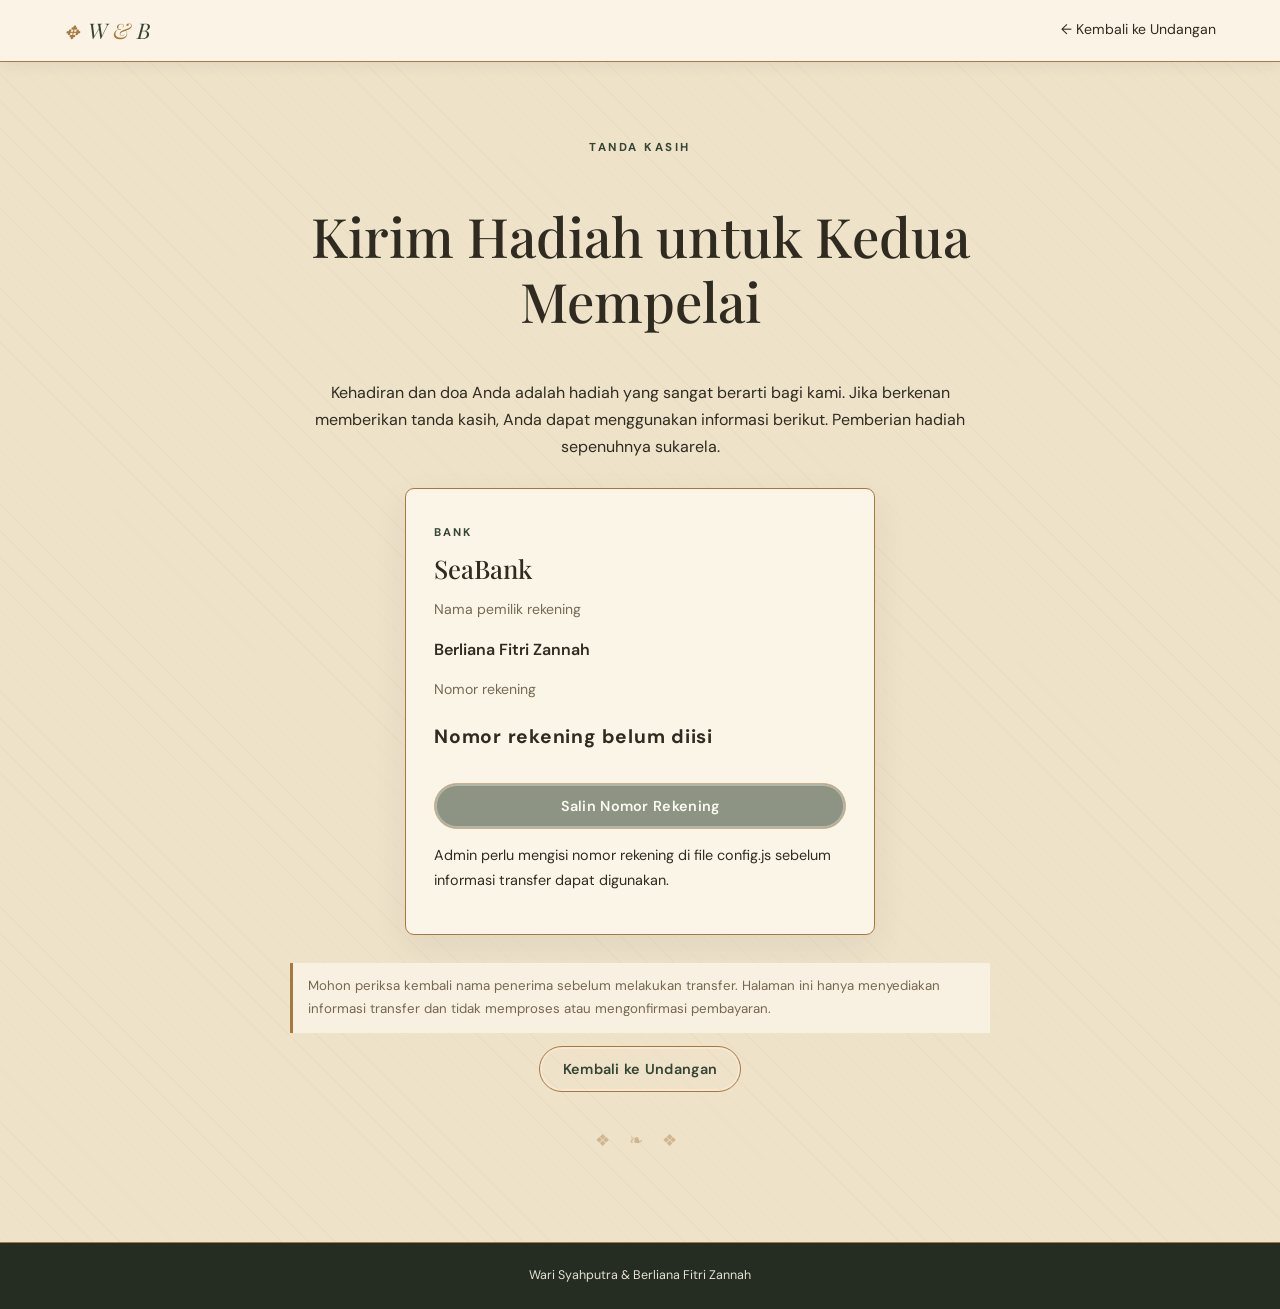
==== hadiah.html @ 2d0189f6 "Add files via upload" ====
<!doctype html><html lang="id"><head><meta charset="utf-8"><meta name="viewport" content="width=device-width, initial-scale=1"><meta name="theme-color" content="#f7f2e9"><title>Kirim Hadiah — Wari & Berliana</title><link rel="stylesheet" href="styles.css"></head><body class="gift-page"><header class="topbar"><a class="brand" href="index.html">W <span>&</span> B</a><a class="text-link" href="index.html">← Kembali ke Undangan</a></header><main><section class="section narrow gift-hero"><p class="eyebrow">TANDA KASIH</p><h1>Kirim Hadiah untuk Kedua Mempelai</h1><p>Kehadiran dan doa Anda adalah hadiah yang sangat berarti bagi kami. Jika berkenan memberikan tanda kasih, Anda dapat menggunakan informasi berikut. Pemberian hadiah sepenuhnya sukarela.</p><article class="gift-card" id="bankCard"><span class="bank-mark">BANK</span><h2 data-config="bankName">SeaBank</h2><p class="muted">Nama pemilik rekening</p><p class="recipient" data-config="accountName">Berliana Fitri Zannah</p><p class="muted">Nomor rekening</p><p class="account-number" id="accountDisplay">Nomor rekening belum diisi</p><button class="button primary" id="copyAccount" type="button" disabled>Salin Nomor Rekening</button><p id="copyStatus" role="status" aria-live="polite"></p></article><article class="gift-card hidden" id="ewalletCard"><span class="bank-mark">DOMPET DIGITAL</span><h2 id="ewalletName">Dompet digital</h2><p class="muted">Nama penerima</p><p class="recipient" id="ewalletRecipient"></p><p class="muted">Nomor dompet digital</p><p class="account-number" id="ewalletNumber"></p><button class="button secondary" id="copyEwallet" type="button">Salin Nomor Dompet Digital</button></article><p class="notice">Mohon periksa kembali nama penerima sebelum melakukan transfer. Halaman ini hanya menyediakan informasi transfer dan tidak memproses atau mengonfirmasi pembayaran.</p><a class="button secondary" href="index.html">Kembali ke Undangan</a></section></main><footer>Wari Syahputra & Berliana Fitri Zannah</footer><script src="config.js"></script><script src="gift.js"></script></body></html>
---- styles.css ----
@import url('https://fonts.googleapis.com/css2?family=DM+Sans:wght@400;500;600;700&family=Playfair+Display:wght@400;500;600&display=swap');
:root{--paper:#f7f2e9;--cream:#fffdf8;--ink:#302c25;--muted:#797266;--green:#53654d;--gold:#b08a55;--line:#e6ddcf;--serif:'Playfair Display',Georgia,serif;--sans:'DM Sans',Arial,sans-serif}*{box-sizing:border-box}html{scroll-behavior:smooth;scroll-padding-top:80px}body{margin:0;background:var(--cream);color:var(--ink);font-family:var(--sans);line-height:1.7}a{color:inherit}.topbar{position:sticky;top:0;z-index:10;display:flex;justify-content:space-between;align-items:center;padding:12px max(5vw,18px);background:rgba(255,253,248,.94);backdrop-filter:blur(12px);border-bottom:1px solid var(--line)}.brand{text-decoration:none;font-family:var(--serif);font-size:1.35rem;letter-spacing:.08em}.brand span,.amp{color:var(--gold);font-family:var(--serif);font-style:italic}.topbar nav{display:flex;gap:clamp(10px,2vw,28px);align-items:center}.topbar nav a,.text-link{font-size:.88rem;text-decoration:none}.topbar nav a:hover,.text-link:hover{color:var(--green)}.section{padding:88px 22px;text-align:center}.narrow{max-width:860px;margin:auto}.cover{min-height:calc(100svh - 60px);display:flex;flex-direction:column;align-items:center;justify-content:center;background:radial-gradient(ellipse at center,#fffdf8 0%,var(--paper) 72%);position:relative;overflow:hidden}.cover:before,.cover:after{content:"❧";position:absolute;color:#cbb78f;opacity:.45;font-size:7rem;top:12%;left:4%;transform:rotate(-35deg)}.cover:after{left:auto;right:4%;transform:rotate(145deg)}.ornament{font-size:2.3rem;color:var(--gold);line-height:1}.ornament.bottom{transform:rotate(180deg);margin-top:35px}.eyebrow{font-size:.72rem;letter-spacing:.22em;color:var(--green);font-weight:700}.cover h1{font-family:var(--serif);font-size:clamp(2.3rem,7vw,5.4rem);font-weight:400;line-height:1.18;margin:14px 0}.cover h1 span:not(.amp){display:block}.cover h1 .amp{font-size:.7em;margin:8px}.date-line{letter-spacing:.18em;color:var(--green)}.cover-note{max-width:470px;color:var(--muted);margin:15px auto 28px}.button{display:inline-flex;align-items:center;justify-content:center;gap:8px;min-height:46px;padding:11px 23px;border:1px solid var(--green);border-radius:3px;font:600 .9rem var(--sans);text-decoration:none;cursor:pointer;transition:transform .2s,background .2s}.button:hover{transform:translateY(-1px)}.primary{background:var(--green);color:white}.secondary{background:transparent;color:var(--green)}.button:disabled{opacity:.55;cursor:not-allowed;transform:none}h2,h3{font-family:var(--serif);font-weight:500;line-height:1.25}h2{font-size:clamp(1.8rem,4vw,2.8rem);margin:12px 0 22px}h3{font-size:1.5rem}blockquote{margin:32px auto;max-width:700px;font-family:var(--serif);font-size:clamp(1.15rem,2.6vw,1.55rem);line-height:1.8}blockquote cite{display:block;font:600 .85rem var(--sans);color:var(--green);margin-top:15px}.section p{max-width:700px;margin-left:auto;margin-right:auto}.couple-photo{max-width:560px;margin:35px auto 28px}.couple-photo img{display:block;width:100%;max-height:650px;aspect-ratio:4/5;object-fit:contain;background:var(--paper);border:1px solid var(--line);padding:8px}.couple-photo figcaption{font-size:.78rem;color:var(--muted);margin-top:8px}.couple-names{display:grid;grid-template-columns:1fr auto 1fr;align-items:center;gap:25px;max-width:720px;margin:auto}.couple-names p{font-size:.92rem;color:var(--muted)}.decorative-amp{font-size:2.8rem}.countdown-section,.tinted{background:var(--paper)}.countdown{display:flex;justify-content:center;gap:12px;margin:28px auto}.countdown div{background:var(--cream);border:1px solid var(--line);min-width:76px;padding:15px 12px}.countdown strong,.countdown span{display:block}.countdown strong{font-family:var(--serif);font-size:2rem;font-weight:500}.countdown span{font-size:.75rem;color:var(--muted)}.muted{color:var(--muted);font-size:.88rem}.event-grid{display:grid;grid-template-columns:repeat(2,minmax(0,1fr));gap:18px;text-align:left;margin:32px 0}.event-card{padding:28px;background:var(--paper);border:1px solid var(--line)}.event-card h3,.event-card p{margin:8px 0}.event-symbol{color:var(--gold);font-size:1.3rem}.event-date{color:var(--green);font-weight:600}.event-card .text-link{display:block;margin-top:14px;color:var(--green)}.notice{font-size:.83rem;color:#76684f;background:#f8f1e2;border-left:3px solid var(--gold);padding:12px 15px;text-align:left}form{max-width:580px;margin:28px auto 0;text-align:left}label{display:block;font-size:.88rem;font-weight:600;margin:17px 0 6px}input,select,textarea{display:block;width:100%;padding:13px 14px;border:1px solid #d7cdbd;border-radius:3px;background:#fffdf9;color:var(--ink);font:inherit}input:focus,select:focus,textarea:focus{outline:2px solid #a5b39b;outline-offset:1px}form .button{margin-top:22px;width:100%}#formStatus,#copyStatus{font-size:.9rem;min-height:1.5em}.wishes{display:grid;gap:12px;text-align:left;margin:28px 0}.wish{padding:18px 20px;border:1px solid var(--line);background:#fffdf9}.wish h3{font-family:var(--sans);font-size:.95rem;font-weight:700;margin:0 0 6px}.wish p{margin:0;font-size:.95rem;overflow-wrap:anywhere}.closing{background:var(--green);color:#fffdf8}.closing .eyebrow,.closing .amp{color:#e2c79a}.signature{display:flex;justify-content:center;align-items:center;gap:12px;font:1.5rem var(--serif);margin:30px auto!important}.signature span:not(.amp){display:inline-block}.closing .secondary{border-color:#e8dfcf;color:#fffdf8;margin-top:8px}footer{text-align:center;padding:22px 15px;background:#272c24;color:#e8e1d4;font-size:.78rem}.gift-page{background:var(--paper)}.gift-hero{padding-top:65px}.gift-hero>h1{font:500 clamp(2rem,5vw,3.4rem)/1.2 var(--serif)}.gift-card{max-width:470px;margin:28px auto;padding:28px;text-align:left;background:var(--cream);border:1px solid var(--line);box-shadow:0 12px 35px #302c250d}.gift-card h2{font-size:1.6rem;margin:8px 0}.bank-mark{font-size:.7rem;letter-spacing:.18em;color:var(--green);font-weight:700}.recipient{font-weight:600;margin:0}.account-number{font-size:1.2rem;font-weight:700;letter-spacing:.04em;overflow-wrap:anywhere}.gift-card .button{width:100%;margin-top:10px}.hidden{display:none!important}
@media(max-width:620px){.topbar{padding:10px 15px}.topbar nav{gap:11px}.topbar nav a{font-size:.73rem}.topbar nav a:nth-child(3){display:none}.section{padding:65px 18px}.cover:before,.cover:after{font-size:4rem}.couple-names{grid-template-columns:1fr;gap:4px}.decorative-amp{line-height:1}.event-grid{grid-template-columns:1fr}.countdown{gap:6px}.countdown div{min-width:0;flex:1;padding:12px 5px}.countdown strong{font-size:1.55rem}.signature{flex-direction:column;gap:0}.gift-card{padding:22px}.topbar .text-link{font-size:.78rem}}
@media(prefers-reduced-motion:reduce){html{scroll-behavior:auto}*,*:before,*:after{transition:none!important}}

/* Tema revisi: Indonesian Heritage — sentuhan batik dan ornamen Jawa yang elegan */
:root{--paper:#eee2c9;--cream:#fbf5e8;--ink:#302b20;--muted:#756a54;--green:#344533;--gold:#a8793f;--line:#d9c39d;--serif:'Cormorant Garamond','Playfair Display',Georgia,serif;--sans:'DM Sans',Arial,sans-serif}
body{background-color:var(--cream);background-image:radial-gradient(ellipse at 10% 20%,rgba(168,121,63,.08),transparent 35%),radial-gradient(ellipse at 90% 70%,rgba(52,69,51,.06),transparent 32%),repeating-linear-gradient(45deg,transparent 0 17px,rgba(168,121,63,.025) 17px 18px)}
.topbar{background:rgba(251,245,232,.96);border-bottom:1px solid var(--gold);box-shadow:0 3px 14px #302b2010}
.brand{font-style:italic;color:var(--green);letter-spacing:.04em}.brand:before{content:'✥';font-size:.85em;color:var(--gold);margin-right:8px}
.cover{min-height:calc(100svh - 60px);background:linear-gradient(180deg,rgba(251,245,232,.92),rgba(238,226,201,.88)),repeating-linear-gradient(135deg,transparent 0 22px,rgba(168,121,63,.06) 22px 23px);border-bottom:5px double var(--gold)}
.cover:before,.cover:after{content:'♜';top:13%;font-family:Georgia,serif;font-size:clamp(5rem,13vw,10rem);color:#76552e;opacity:.16;text-shadow:2px 2px 0 #c5a16d;transform:rotate(-18deg)}
.cover:after{transform:scaleX(-1) rotate(-18deg)}
.cover .ornament{color:var(--gold);text-shadow:0 1px 0 #fff3d7}.cover h1{color:#343b29;font-style:italic;letter-spacing:-.025em}.date-line{font-family:var(--serif);font-size:1.2rem;letter-spacing:.08em;color:var(--ink)}
.button{border-radius:999px;border:1px solid var(--gold);box-shadow:inset 0 0 0 2px rgba(251,245,232,.35);letter-spacing:.02em}.primary{background:var(--green);border-color:var(--gold)}.secondary{border-color:var(--gold)}
.section{position:relative}.section:not(.cover):not(.closing):after{content:'❖  ❧  ❖';display:block;color:var(--gold);opacity:.42;font-size:1.05rem;letter-spacing:.45em;margin:34px auto 0;pointer-events:none}
#pembuka,#pasangan,#acara,#rsvp,#ucapan{background-color:rgba(251,245,232,.82)}
#pembuka blockquote{padding:22px 28px;border-top:1px solid var(--gold);border-bottom:1px solid var(--gold);background:rgba(238,226,201,.26);font-style:italic}
.couple-photo{position:relative;padding:10px;border:1px solid var(--gold);background:#f8efdc;box-shadow:0 12px 28px rgba(48,43,32,.12)}.couple-photo:before,.couple-photo:after{content:'❖';position:absolute;z-index:1;color:var(--gold);font-size:1.5rem;background:var(--cream);padding:0 6px}.couple-photo:before{top:-13px;left:calc(50% - 13px)}.couple-photo:after{bottom:-13px;left:calc(50% - 13px)}.couple-photo img{border:0;background:var(--paper);padding:3px}.couple-names h3{color:var(--green);font-style:italic}.decorative-amp{color:var(--gold)}
.countdown-section,.tinted{background-color:var(--green);background-image:repeating-linear-gradient(45deg,transparent 0 17px,rgba(225,199,154,.08) 17px 18px),repeating-linear-gradient(-45deg,transparent 0 17px,rgba(225,199,154,.05) 17px 18px);color:var(--cream);border-top:5px double var(--gold);border-bottom:5px double var(--gold)}.countdown-section .eyebrow,.countdown-section .muted,.tinted .eyebrow{color:#e2c79a}.countdown-section h2{color:#f4e6c8}.countdown div{background:var(--cream);border:1px solid var(--gold);border-radius:12px 12px 4px 4px;box-shadow:0 4px 0 rgba(168,121,63,.3)}.countdown strong{color:var(--green)}
.event-card{background:rgba(238,226,201,.48);border:1px solid var(--line);border-radius:8px;box-shadow:0 8px 22px rgba(48,43,32,.04)}.event-card h3{color:var(--green)}.event-symbol{color:var(--gold)}.event-card .text-link{font-weight:600}
input,select,textarea{border-radius:5px;background:#fffaf0;border-color:#cdb78e}input:focus,select:focus,textarea:focus{outline-color:#a8793f}.wish{background:#fffaf0;border-color:var(--line);border-radius:7px}.wish h3{color:var(--green)}
.closing{background-color:#303f2e;background-image:repeating-linear-gradient(45deg,transparent 0 16px,rgba(225,199,154,.07) 16px 17px),repeating-linear-gradient(-45deg,transparent 0 16px,rgba(225,199,154,.05) 16px 17px);border-top:5px double var(--gold)}.closing h2{color:#f5e8cc}.signature{font-style:italic;color:#fff5de}.closing .secondary{background:transparent}
footer{background:#252d22;border-top:1px solid var(--gold)}
.gift-page{background-color:var(--paper);background-image:repeating-linear-gradient(45deg,transparent 0 18px,rgba(168,121,63,.04) 18px 19px)}.gift-card{border-color:var(--gold);border-radius:9px;box-shadow:0 12px 35px #302c2512}.gift-card .button{border-radius:999px}
@media(max-width:620px){.cover:before,.cover:after{top:8%;font-size:4.3rem;opacity:.13}.cover{padding-top:80px;padding-bottom:80px}.section:not(.cover):not(.closing):after{margin-top:25px}.couple-photo{max-width:92%}.countdown div{border-radius:9px 9px 3px 3px}}
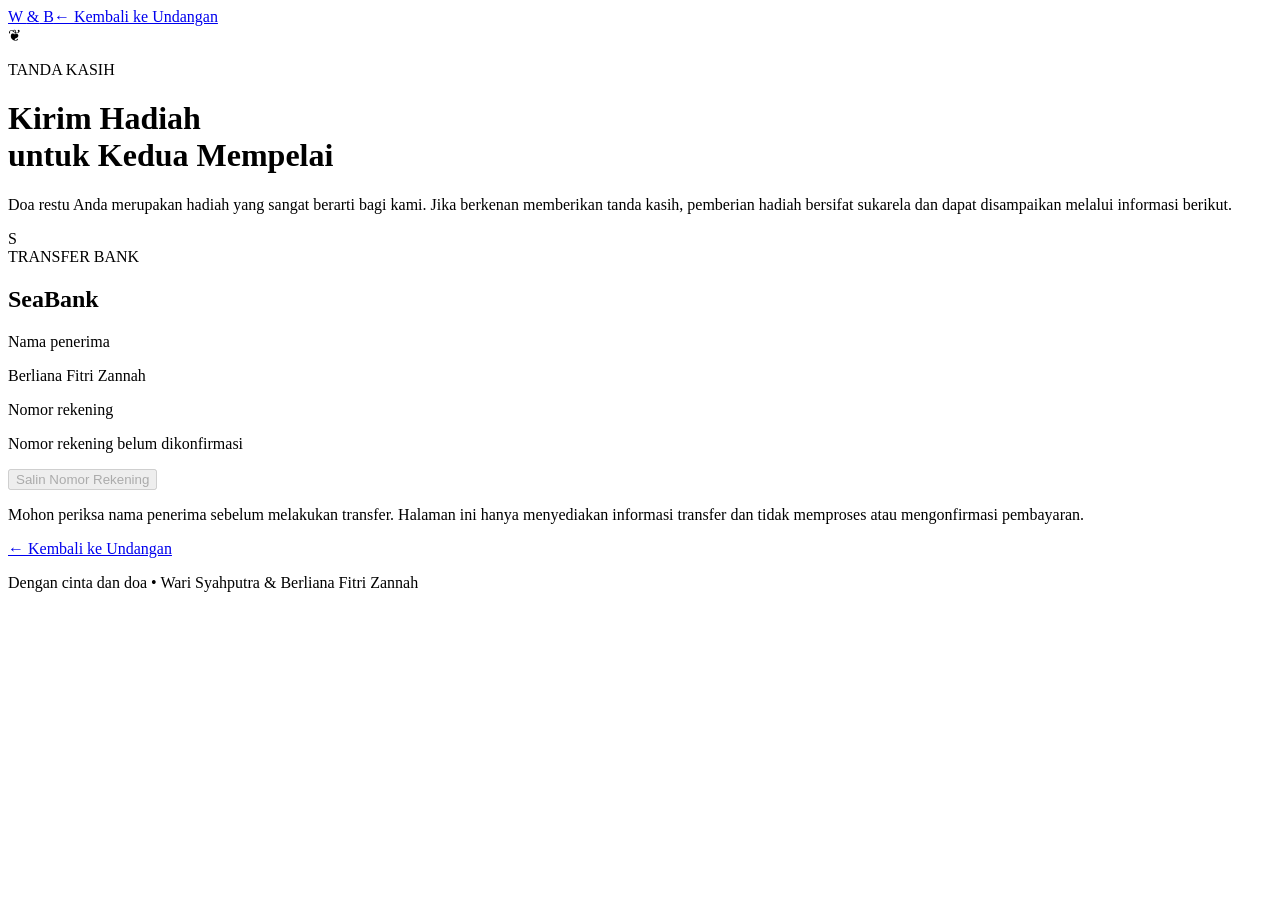
==== commit a3415988: "Add files via upload" ====
--- a/hadiah.html
+++ b/hadiah.html
@@ -1 +1,15 @@
-<!doctype html><html lang="id"><head><meta charset="utf-8"><meta name="viewport" content="width=device-width, initial-scale=1"><meta name="theme-color" content="#f7f2e9"><title>Kirim Hadiah — Wari & Berliana</title><link rel="stylesheet" href="styles.css"></head><body class="gift-page"><header class="topbar"><a class="brand" href="index.html">W <span>&</span> B</a><a class="text-link" href="index.html">← Kembali ke Undangan</a></header><main><section class="section narrow gift-hero"><p class="eyebrow">TANDA KASIH</p><h1>Kirim Hadiah untuk Kedua Mempelai</h1><p>Kehadiran dan doa Anda adalah hadiah yang sangat berarti bagi kami. Jika berkenan memberikan tanda kasih, Anda dapat menggunakan informasi berikut. Pemberian hadiah sepenuhnya sukarela.</p><article class="gift-card" id="bankCard"><span class="bank-mark">BANK</span><h2 data-config="bankName">SeaBank</h2><p class="muted">Nama pemilik rekening</p><p class="recipient" data-config="accountName">Berliana Fitri Zannah</p><p class="muted">Nomor rekening</p><p class="account-number" id="accountDisplay">Nomor rekening belum diisi</p><button class="button primary" id="copyAccount" type="button" disabled>Salin Nomor Rekening</button><p id="copyStatus" role="status" aria-live="polite"></p></article><article class="gift-card hidden" id="ewalletCard"><span class="bank-mark">DOMPET DIGITAL</span><h2 id="ewalletName">Dompet digital</h2><p class="muted">Nama penerima</p><p class="recipient" id="ewalletRecipient"></p><p class="muted">Nomor dompet digital</p><p class="account-number" id="ewalletNumber"></p><button class="button secondary" id="copyEwallet" type="button">Salin Nomor Dompet Digital</button></article><p class="notice">Mohon periksa kembali nama penerima sebelum melakukan transfer. Halaman ini hanya menyediakan informasi transfer dan tidak memproses atau mengonfirmasi pembayaran.</p><a class="button secondary" href="index.html">Kembali ke Undangan</a></section></main><footer>Wari Syahputra & Berliana Fitri Zannah</footer><script src="config.js"></script><script src="gift.js"></script></body></html>
+<!doctype html>
+<html lang="id">
+<head>
+  <meta charset="utf-8"><meta name="viewport" content="width=device-width, initial-scale=1"><meta name="theme-color" content="#f7f1e8">
+  <meta name="description" content="Informasi hadiah digital pernikahan Wari dan Berliana."><title>Kirim Hadiah — Wari & Berliana</title>
+  <link rel="preconnect" href="https://fonts.googleapis.com"><link rel="preconnect" href="https://fonts.gstatic.com" crossorigin><link href="https://fonts.googleapis.com/css2?family=DM+Sans:wght@400;500;600;700&family=Playfair+Display:wght@400;500;600;700&display=swap" rel="stylesheet">
+  <link rel="stylesheet" href="assets/css/style.css"><script src="assets/js/config.js" defer></script><script src="assets/js/gifts.js" defer></script>
+</head>
+<body class="gift-page"><div class="top-ornament" aria-hidden="true"></div>
+<header class="site-header"><a class="brand" href="index.html">W <span>&</span> B</a><a class="back-link" href="index.html">← Kembali ke Undangan</a></header>
+<main class="gift-main section-shell"><div class="gift-intro"><div class="closing-flourish" aria-hidden="true">❦</div><p class="eyebrow">TANDA KASIH</p><h1>Kirim Hadiah<br>untuk Kedua Mempelai</h1><p class="body-copy">Doa restu Anda merupakan hadiah yang sangat berarti bagi kami. Jika berkenan memberikan tanda kasih, pemberian hadiah bersifat sukarela dan dapat disampaikan melalui informasi berikut.</p></div>
+<section class="gift-card" id="bank-card"><div class="bank-mark" aria-hidden="true">S</div><div class="gift-card-label">TRANSFER BANK</div><h2 id="bank-name">SeaBank</h2><p class="muted">Nama penerima</p><p class="recipient-name" id="bank-recipient">Berliana Fitri Zannah</p><p class="muted">Nomor rekening</p><p class="account-number" id="bank-account">Nomor rekening belum dikonfirmasi</p><button class="button button-primary button-full" id="copy-account" type="button" disabled>Salin Nomor Rekening</button><p class="copy-status" id="bank-copy-status" role="status" aria-live="polite"></p></section>
+<section class="gift-card wallet-card" id="wallet-card" hidden><div class="gift-card-label">DOMPET DIGITAL</div><h2 id="wallet-name">Dompet Digital</h2><p class="muted">Nama penerima</p><p class="recipient-name" id="wallet-recipient"></p><p class="muted">Nomor tujuan</p><p class="account-number" id="wallet-account"></p><button class="button button-outline button-full" id="copy-wallet" type="button">Salin Nomor Dompet Digital</button><p class="copy-status" id="wallet-copy-status" role="status" aria-live="polite"></p></section>
+<p class="gift-disclaimer">Mohon periksa nama penerima sebelum melakukan transfer. Halaman ini hanya menyediakan informasi transfer dan tidak memproses atau mengonfirmasi pembayaran.</p><a class="button button-outline back-button" href="index.html">← Kembali ke Undangan</a></main>
+<footer class="site-footer"><p>Dengan cinta dan doa • <span data-bridegroom>Wari Syahputra</span> & <span data-bride>Berliana Fitri Zannah</span></p></footer></body></html>
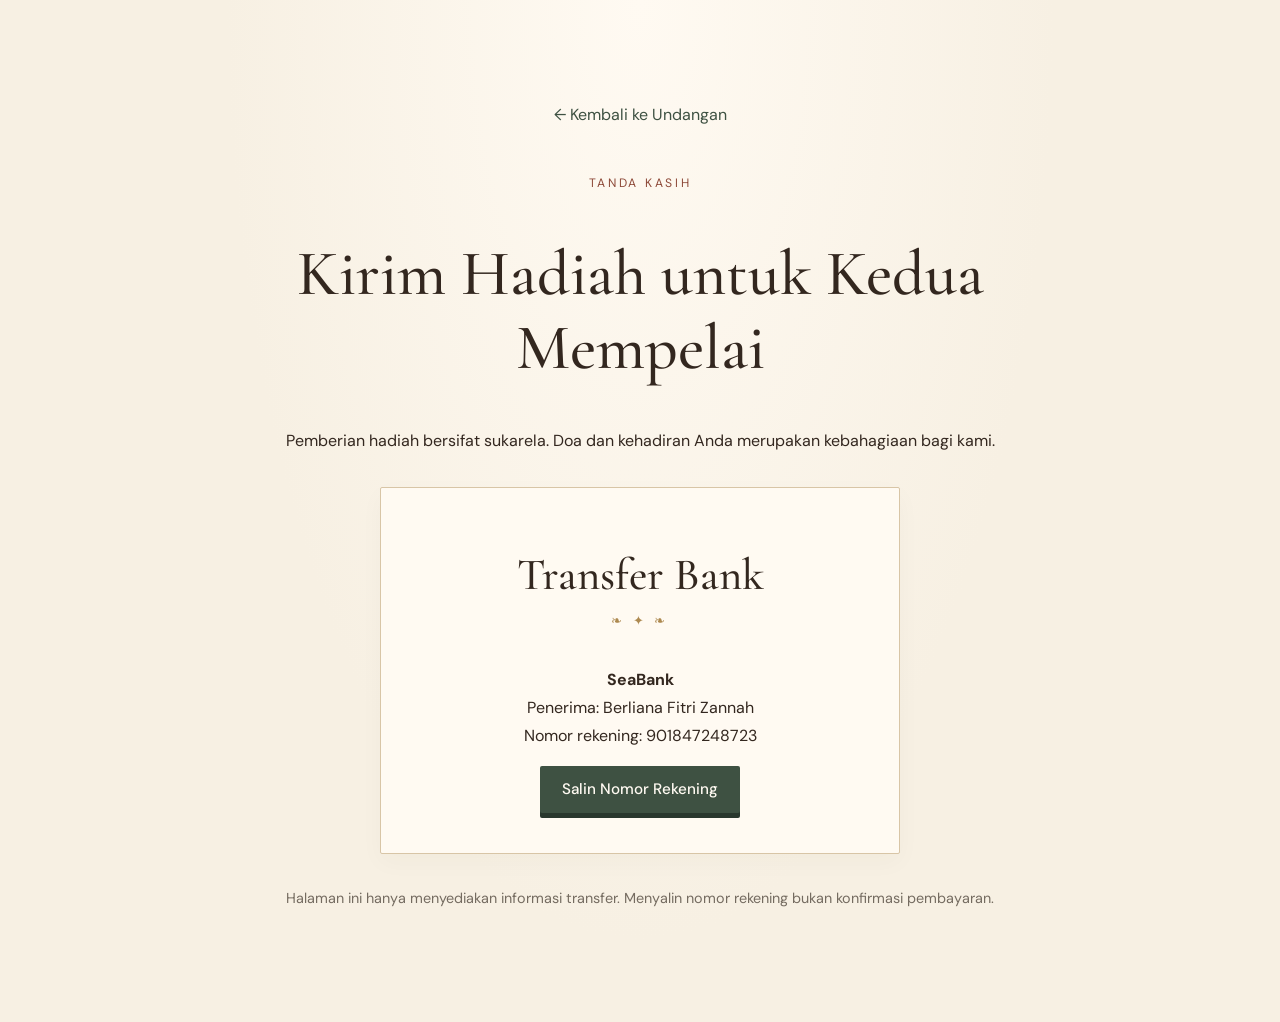
==== commit 11d7e329: "Add files via upload" ====
--- a/hadiah.html
+++ b/hadiah.html
@@ -1,15 +1 @@
-<!doctype html>
-<html lang="id">
-<head>
-  <meta charset="utf-8"><meta name="viewport" content="width=device-width, initial-scale=1"><meta name="theme-color" content="#f7f1e8">
-  <meta name="description" content="Informasi hadiah digital pernikahan Wari dan Berliana."><title>Kirim Hadiah — Wari & Berliana</title>
-  <link rel="preconnect" href="https://fonts.googleapis.com"><link rel="preconnect" href="https://fonts.gstatic.com" crossorigin><link href="https://fonts.googleapis.com/css2?family=DM+Sans:wght@400;500;600;700&family=Playfair+Display:wght@400;500;600;700&display=swap" rel="stylesheet">
-  <link rel="stylesheet" href="assets/css/style.css"><script src="assets/js/config.js" defer></script><script src="assets/js/gifts.js" defer></script>
-</head>
-<body class="gift-page"><div class="top-ornament" aria-hidden="true"></div>
-<header class="site-header"><a class="brand" href="index.html">W <span>&</span> B</a><a class="back-link" href="index.html">← Kembali ke Undangan</a></header>
-<main class="gift-main section-shell"><div class="gift-intro"><div class="closing-flourish" aria-hidden="true">❦</div><p class="eyebrow">TANDA KASIH</p><h1>Kirim Hadiah<br>untuk Kedua Mempelai</h1><p class="body-copy">Doa restu Anda merupakan hadiah yang sangat berarti bagi kami. Jika berkenan memberikan tanda kasih, pemberian hadiah bersifat sukarela dan dapat disampaikan melalui informasi berikut.</p></div>
-<section class="gift-card" id="bank-card"><div class="bank-mark" aria-hidden="true">S</div><div class="gift-card-label">TRANSFER BANK</div><h2 id="bank-name">SeaBank</h2><p class="muted">Nama penerima</p><p class="recipient-name" id="bank-recipient">Berliana Fitri Zannah</p><p class="muted">Nomor rekening</p><p class="account-number" id="bank-account">Nomor rekening belum dikonfirmasi</p><button class="button button-primary button-full" id="copy-account" type="button" disabled>Salin Nomor Rekening</button><p class="copy-status" id="bank-copy-status" role="status" aria-live="polite"></p></section>
-<section class="gift-card wallet-card" id="wallet-card" hidden><div class="gift-card-label">DOMPET DIGITAL</div><h2 id="wallet-name">Dompet Digital</h2><p class="muted">Nama penerima</p><p class="recipient-name" id="wallet-recipient"></p><p class="muted">Nomor tujuan</p><p class="account-number" id="wallet-account"></p><button class="button button-outline button-full" id="copy-wallet" type="button">Salin Nomor Dompet Digital</button><p class="copy-status" id="wallet-copy-status" role="status" aria-live="polite"></p></section>
-<p class="gift-disclaimer">Mohon periksa nama penerima sebelum melakukan transfer. Halaman ini hanya menyediakan informasi transfer dan tidak memproses atau mengonfirmasi pembayaran.</p><a class="button button-outline back-button" href="index.html">← Kembali ke Undangan</a></main>
-<footer class="site-footer"><p>Dengan cinta dan doa • <span data-bridegroom>Wari Syahputra</span> & <span data-bride>Berliana Fitri Zannah</span></p></footer></body></html>
+<!doctype html><html lang="id"><head><meta charset="utf-8"><meta name="viewport" content="width=device-width, initial-scale=1"><title>Kirim Hadiah — Wari & Berliana</title><link rel="stylesheet" href="styles.css"></head><body><main class="gift-page section"><a href="index.html" class="back">← Kembali ke Undangan</a><img class="wayang-mark" src="assets/images/wayang-ornament.svg" alt="" aria-hidden="true"><p class="eyebrow">TANDA KASIH</p><h1>Kirim Hadiah untuk Kedua Mempelai</h1><p>Pemberian hadiah bersifat sukarela. Doa dan kehadiran Anda merupakan kebahagiaan bagi kami.</p><article class="event"><h2>Transfer Bank</h2><p><b data-bank></b><br>Penerima: <span data-recipient></span><br>Nomor rekening: <span id="accountNumber"></span></p><button class="primary" id="copyAccount" type="button">Salin Nomor Rekening</button><p id="copyStatus" role="status"></p></article><p class="note">Halaman ini hanya menyediakan informasi transfer. Menyalin nomor rekening bukan konfirmasi pembayaran.</p></main><script src="config.js"></script><script src="gift.js"></script></body></html>
--- a/styles.css
+++ b/styles.css
@@ -0,0 +1,2 @@
+@import url('https://fonts.googleapis.com/css2?family=Cormorant+Garamond:wght@400;500;600&family=DM+Sans:wght@400;500;600&display=swap');
+:root{--paper:#f7f0e3;--paper-deep:#eee1cb;--ink:#33271f;--green:#3e5142;--gold:#ad8950;--terracotta:#8d4938;--white:#fffaf2;--line:#d8c5a6}*{box-sizing:border-box}html{scroll-behavior:smooth}body{margin:0;background:var(--paper);color:var(--ink);font-family:'DM Sans',Arial,sans-serif;line-height:1.75}h1,h2,h3{font-family:'Cormorant Garamond',Georgia,serif;font-weight:500;line-height:1.15}h1{font-size:clamp(2.7rem,7vw,5.4rem)}h2{font-size:clamp(1.9rem,4vw,2.8rem)}h3{font-size:1.7rem}.cover{position:relative;isolation:isolate;overflow:hidden;min-height:100svh;display:flex;flex-direction:column;align-items:center;justify-content:center;text-align:center;padding:3rem 2rem;background:radial-gradient(ellipse at center,#fffaf1 0%,#f0e2cb 78%)}.cover:before,.cover:after{content:'';position:absolute;z-index:-1;pointer-events:none;background-image:url('assets/images/batik-kawung.svg');background-size:150px;background-repeat:repeat;opacity:.19}.cover:before{inset:0 0 auto;height:95px;border-bottom:1px solid var(--gold)}.cover:after{inset:auto 0 0;height:95px;border-top:1px solid var(--gold)}.cover h1{margin:.4rem 0}.cover h1 span{display:block}.cover h1 i{display:block;color:var(--gold);font-size:.55em;margin:.35em}.ornament{font-size:2rem;color:var(--gold);letter-spacing:.35em}.eyebrow{letter-spacing:.22em;font-size:.76rem;color:var(--terracotta)}.wayang-mark{width:clamp(95px,16vw,150px);height:auto;margin:1rem auto .5rem;opacity:.88;filter:drop-shadow(0 5px 5px #553a2418)}button,a{cursor:pointer}button,.primary,.secondary{display:inline-flex;align-items:center;justify-content:center;gap:.45rem;border:0;text-decoration:none;padding:.85rem 1.35rem;border-radius:2px;font:500 .95rem 'DM Sans',sans-serif;transition:transform .2s,background .2s,box-shadow .2s}.primary{background:var(--green);color:#fffaf2;box-shadow:0 5px 0 #29372d}.primary:hover{background:#304234;transform:translateY(-2px)}.secondary{border:1px solid var(--gold);color:var(--green);background:transparent}.nav{position:sticky;top:0;z-index:4;background:#f7f0e3f2;display:flex;justify-content:center;gap:clamp(.6rem,3vw,1.8rem);padding:.75rem;flex-wrap:wrap;border-bottom:1px solid var(--line);box-shadow:0 2px 10px #33271f08}.nav a,footer a,.back{color:var(--green);text-decoration:none}.nav a{font-size:.9rem}.nav a[href='hadiah.html']{padding:.4rem .85rem;background:var(--terracotta);color:white;border-radius:2px}.section{position:relative;max-width:900px;margin:auto;padding:clamp(3rem,8vw,6rem) 1.25rem;text-align:center}.section h2:after{content:'❧  ✦  ❧';display:block;color:var(--gold);font-size:.8rem;letter-spacing:.3em;margin:.8rem auto 1.2rem}.intro blockquote{max-width:650px;margin:2rem auto;font-family:'Cormorant Garamond',Georgia,serif;font-size:1.25rem;font-style:italic}.intro cite{display:block;margin-top:1rem;font:500 .9rem 'DM Sans',sans-serif;color:var(--terracotta)}.photo-wrap{max-width:620px;margin:2rem auto;padding:9px;border:1px solid var(--gold);outline:1px solid #ad895055;outline-offset:5px;background:#fff9ef}.photo-wrap img{display:block;width:100%;max-height:75vh;object-fit:contain;border-radius:1px}.photo-placeholder{min-height:300px;border:1px dashed var(--gold);display:grid;place-content:center;background:linear-gradient(135deg,#efe3cf,#faf4e9);border-radius:2px}.event-grid{display:grid;grid-template-columns:repeat(auto-fit,minmax(220px,1fr));gap:1rem}.event,.message{padding:1.5rem;background:var(--white);border:1px solid var(--line);border-radius:2px;box-shadow:0 8px 24px #48331b08}.event h3{color:var(--terracotta)}.actions{display:flex;justify-content:center;gap:1rem;flex-wrap:wrap;margin-top:1.5rem}.timer{font-size:clamp(1.2rem,4vw,2rem);color:var(--green);font-family:'Cormorant Garamond',Georgia,serif}form{max-width:540px;margin:auto;text-align:left}label{display:block;margin:1rem 0;font-size:.93rem}input,select,textarea{width:100%;padding:.8rem;margin-top:.4rem;border:1px solid #d4c6b2;border-radius:2px;background:white;font:inherit;color:inherit}input:focus,select:focus,textarea:focus{outline:2px solid #ad895077;outline-offset:1px}#messages{display:grid;gap:.8rem}.message{text-align:left}.message p{white-space:pre-wrap;overflow-wrap:anywhere}.gift-page{min-height:100vh;background:radial-gradient(ellipse at top,#fffaf2,var(--paper) 65%)}.gift-page .event{max-width:520px;margin:2rem auto}.gift-page h1{font-size:clamp(2.2rem,6vw,4rem)}.note{font-size:.9rem;color:#746b60}.back{display:inline-block;margin-bottom:2rem}.gift-cta{margin-top:1.25rem}footer{border-top:1px solid var(--line);background-image:url('assets/images/batik-kawung.svg');background-size:130px;background-repeat:repeat;background-blend-mode:screen;background-color:#efe3cf}footer h2:after{display:none}@media(max-width:480px){.nav{font-size:.86rem;gap:.7rem}.section{padding:3rem 1rem}.cover{padding:1.5rem 1rem}.cover:before,.cover:after{height:65px}.actions>*{width:100%}}
